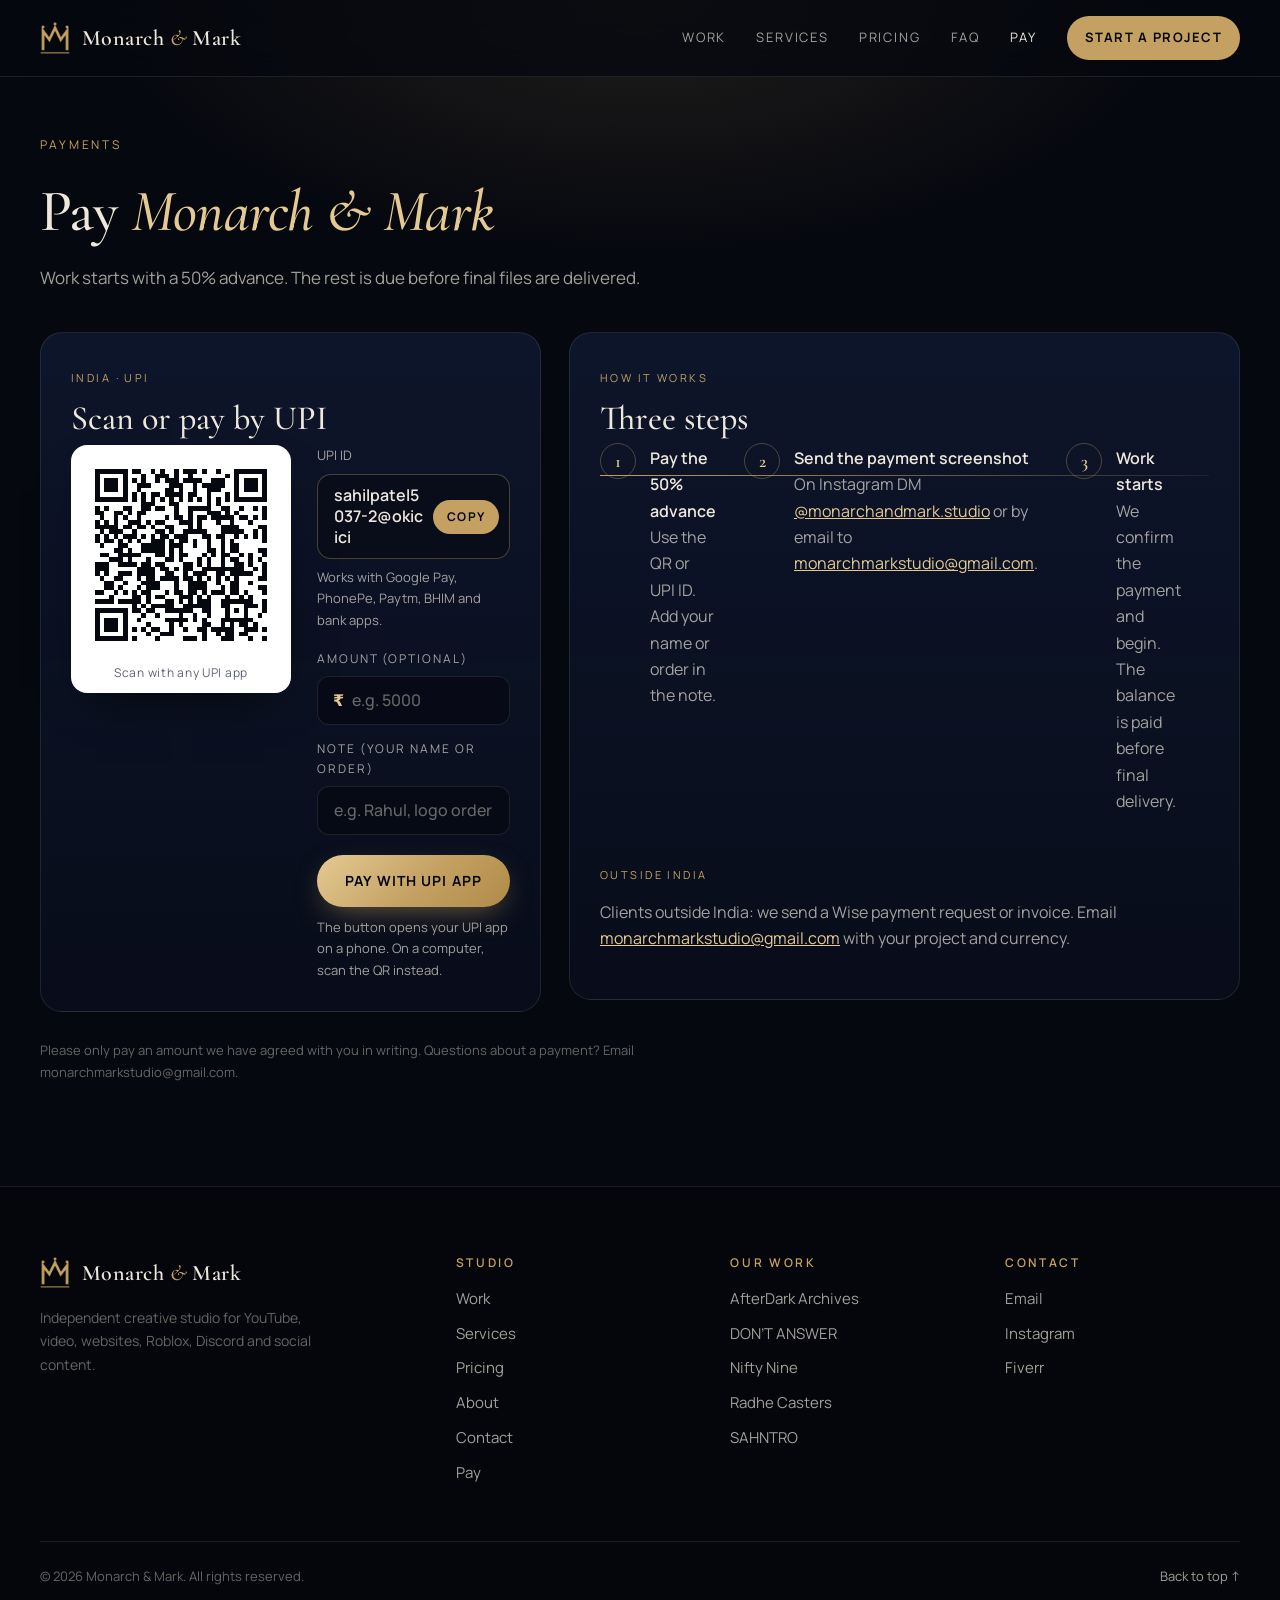
==== pay/index.html @ 06cbf17d "Add /pay page (UPI QR + UPI ID + amount link, Wise for international) and Pay nav/footer link" ====
<!doctype html>
<html lang="en" class="no-js">
<head>
<meta charset="utf-8">
<meta name="viewport" content="width=device-width, initial-scale=1, viewport-fit=cover">
<title>Pay | Monarch &amp; Mark</title>
<meta name="description" content="Pay Monarch &amp; Mark: UPI QR and UPI ID for clients in India, Wise invoice for clients outside India.">
<meta name="theme-color" content="#070A12">
<meta name="robots" content="noindex">
<meta property="og:type" content="website">
<meta property="og:site_name" content="Monarch &amp; Mark">
<meta property="og:title" content="Pay Monarch &amp; Mark">
<meta property="og:description" content="UPI for India, Wise invoice for international clients.">
<meta property="og:image" content="/og.png">
<link rel="icon" href="/favicon.svg" type="image/svg+xml">
<link rel="icon" href="/favicon-32.png" sizes="32x32" type="image/png">
<link rel="apple-touch-icon" href="/apple-touch-icon.png">
<link rel="preload" href="/assets/fonts/CormorantGaramond-normal-500.woff2" as="font" type="font/woff2" crossorigin>
<link rel="preload" href="/assets/fonts/Manrope-normal-400-700.woff2" as="font" type="font/woff2" crossorigin>
<link rel="stylesheet" href="/assets/fonts.css?v=hub1">
<link rel="stylesheet" href="/styles.css?v=v8">
<style>
.pay{padding:130px 0 90px;position:relative}
.pay::before{content:"";position:absolute;inset:0 0 auto;height:520px;background:radial-gradient(60% 70% at 50% 0%,rgba(196,161,98,.14),transparent 70%);pointer-events:none}
.pay .sec-head{margin-bottom:40px}
.pay-grid{display:grid;grid-template-columns:1.05fr .95fr;gap:28px;align-items:start}
.pay-card{border-radius:22px;border:1px solid var(--line);background:linear-gradient(180deg,rgba(15,24,48,.85),rgba(10,16,32,.65));padding:30px}
.pay-card h2{font:500 34px/1.05 var(--serif);margin-bottom:8px}
.pay-card .tag{display:inline-block;font-size:11px;letter-spacing:.22em;text-transform:uppercase;color:var(--gold);margin-bottom:14px}
.pay-card p{color:var(--muted);margin:0 0 18px}
.upi-top{display:flex;gap:26px;align-items:flex-start}
.qr{flex:none;width:220px;background:#fff;border-radius:16px;padding:10px;box-shadow:0 20px 50px -25px rgba(0,0,0,.9)}
.qr img{width:100%;height:auto;image-rendering:pixelated}
.qr-cap{font-size:12px;color:#5b6170;text-align:center;margin-top:8px;letter-spacing:.06em}
.upi-side{flex:1;min-width:0}
.idbox{display:flex;align-items:center;gap:10px;border:1px solid var(--hair);border-radius:14px;padding:10px 10px 10px 16px;background:rgba(6,8,15,.5);margin-bottom:8px}
.idbox code{flex:1;min-width:0;font:600 16px/1.3 var(--sans);color:var(--text);word-break:break-all}
.copy{flex:none;border:0;cursor:pointer;background:var(--gold);color:var(--ink);font:700 12px/1 var(--sans);letter-spacing:.1em;text-transform:uppercase;padding:11px 14px;border-radius:999px}
.copy:hover{background:var(--gold-2)}
.copy.ok{background:#7FB98A}
.small{font-size:13px;color:var(--faint);margin:0 0 18px}
.field{display:block;margin:0 0 14px}
.field span{display:block;font-size:12px;letter-spacing:.16em;text-transform:uppercase;color:var(--muted);margin-bottom:7px}
.field input{width:100%;font:500 16px/1.2 var(--sans);color:var(--text);background:rgba(6,8,15,.6);border:1px solid var(--line);border-radius:12px;padding:14px 16px;outline:none}
.field input:focus{border-color:var(--gold)}
.amt{position:relative}.amt b{position:absolute;left:16px;top:50%;transform:translateY(-50%);color:var(--gold-2);font-weight:600}
.amt input{padding-left:34px}
.pay-btn{width:100%;margin-top:6px}
.steps{list-style:none;margin:0;padding:0;counter-reset:s}
.steps li{counter-increment:s;position:relative;padding:0 0 18px 50px;color:var(--muted)}
.steps li::before{content:counter(s);position:absolute;left:0;top:-2px;width:34px;height:34px;border-radius:50%;border:1px solid var(--hair);display:grid;place-items:center;font:600 18px/1 var(--serif);color:var(--gold-2)}
.steps li strong{color:var(--text);display:block;font-weight:600}
.steps a{color:var(--gold-2)}
.intl{margin-top:28px}
.intl a{color:var(--gold-2)}
.pay-note{margin-top:28px;font-size:13px;color:var(--faint);max-width:760px}
.nav-links a.on{color:var(--text)}
@media (max-width:980px){.pay-grid{grid-template-columns:1fr}}
@media (max-width:640px){
  .pay{padding:100px 0 70px}
  .pay-card{padding:22px}
  .upi-top{flex-direction:column;align-items:center;gap:18px}
  .qr{width:min(250px,80vw)}
  .upi-side{width:100%}
}
</style>
</head>
<body>
<a class="skip" href="#main">Skip to content</a>

<header class="nav scrolled" id="top">
  <div class="nav-in wrap">
    <a class="brand" href="/" aria-label="Monarch &amp; Mark, home">
      <img src="/assets/monarch-mark.png" alt="" width="34" height="36">
      <span class="brand-word">Monarch <i>&amp;</i> Mark</span>
    </a>
    <nav class="nav-links" id="nav-links" aria-label="Main">
      <a href="/#work">Work</a>
      <a href="/#services">Services</a>
      <a href="/#pricing">Pricing</a>
      <a href="/#faq">FAQ</a>
      <a href="/pay/" class="on" aria-current="page">Pay</a>
      <a href="/#contact" class="nav-cta">Start a project</a>
    </nav>
    <button class="nav-toggle" type="button" aria-controls="nav-links" aria-expanded="false" aria-label="Open menu"><span></span><span></span></button>
  </div>
</header>

<main id="main">
<section class="pay">
  <div class="wrap">
    <header class="sec-head">
      <p class="eyebrow">Payments</p>
      <h2>Pay <em>Monarch &amp; Mark</em></h2>
      <p class="sec-lede">Work starts with a 50% advance. The rest is due before final files are delivered.</p>
    </header>

    <div class="pay-grid">
      <div class="pay-card" id="upi">
        <span class="tag">India &middot; UPI</span>
        <h2>Scan or pay by UPI</h2>
        <div class="upi-top">
          <div class="qr">
            <img src="/pay/upi-qr.png" alt="UPI QR code for sahilpatel5037-2@okicici" width="516" height="516">
            <div class="qr-cap">Scan with any UPI app</div>
          </div>
          <div class="upi-side">
            <p class="small" style="margin:0 0 8px">UPI ID</p>
            <div class="idbox"><code id="upi-id">sahilpatel5037-2@okicici</code><button class="copy" type="button" id="copy-upi" data-copy="sahilpatel5037-2@okicici">Copy</button></div>
            <p class="small">Works with Google Pay, PhonePe, Paytm, BHIM and bank apps.</p>
            <label class="field"><span>Amount (optional)</span><div class="amt"><b>&#8377;</b><input id="amt" type="text" inputmode="decimal" placeholder="e.g. 5000" autocomplete="off"></div></label>
            <label class="field"><span>Note (your name or order)</span><input id="note" type="text" maxlength="60" placeholder="e.g. Rahul, logo order" autocomplete="off"></label>
            <a class="btn btn-gold pay-btn" id="upi-link" href="upi://pay?pa=sahilpatel5037-2@okicici&amp;pn=Monarch%20%26%20Mark&amp;cu=INR">Pay with UPI app</a>
            <p class="small" style="margin:10px 0 0">The button opens your UPI app on a phone. On a computer, scan the QR instead.</p>
          </div>
        </div>
      </div>

      <div class="pay-card">
        <span class="tag">How it works</span>
        <h2>Three steps</h2>
        <ol class="steps">
          <li><strong>Pay the 50% advance</strong>Use the QR or UPI ID. Add your name or order in the note.</li>
          <li><strong>Send the payment screenshot</strong>On Instagram DM <a href="https://www.instagram.com/monarchandmark.studio/" target="_blank" rel="noopener">@monarchandmark.studio</a> or by email to <a href="mailto:monarchmarkstudio@gmail.com?subject=Payment%20screenshot%20%E2%80%94%20Monarch%20%26%20Mark">monarchmarkstudio@gmail.com</a>.</li>
          <li><strong>Work starts</strong>We confirm the payment and begin. The balance is paid before final delivery.</li>
        </ol>
        <div class="intl">
          <span class="tag">Outside India</span>
          <p>Clients outside India: we send a Wise payment request or invoice. Email <a href="mailto:monarchmarkstudio@gmail.com?subject=International%20payment%20%E2%80%94%20Monarch%20%26%20Mark">monarchmarkstudio@gmail.com</a> with your project and currency.</p>
        </div>
      </div>
    </div>

    <p class="pay-note">Please only pay an amount we have agreed with you in writing. Questions about a payment? Email monarchmarkstudio@gmail.com.</p>
  </div>
</section>
</main>

<footer class="foot">
  <div class="wrap foot-grid">
    <div class="foot-brand">
      <a class="brand" href="/"><img src="/assets/monarch-mark.png" alt="" width="34" height="36" loading="lazy"><span class="brand-word">Monarch <i>&amp;</i> Mark</span></a>
      <p>Independent creative studio for YouTube, video, websites, Roblox, Discord and social content.</p>
    </div>
    <nav class="foot-col" aria-label="Studio">
      <h2>Studio</h2>
      <a href="/#work">Work</a><a href="/#services">Services</a><a href="/#pricing">Pricing</a><a href="/#about">About</a><a href="/#contact">Contact</a><a href="/pay/">Pay</a>
    </nav>
    <nav class="foot-col" aria-label="Our work">
      <h2>Our work</h2>
      <a href="https://afterdark-archives.sites.tab.bot/" target="_blank" rel="noopener">AfterDark Archives</a><a href="https://www.roblox.com/games/91110462194238" target="_blank" rel="noopener">DON&rsquo;T ANSWER</a><a href="https://niftynine.sites.tab.bot/" target="_blank" rel="noopener">Nifty Nine</a><a href="https://radhe-casters.vercel.app/" target="_blank" rel="noopener">Radhe Casters</a><a href="https://sahntro.sites.tab.bot/" target="_blank" rel="noopener">SAHNTRO</a>
    </nav>
    <nav class="foot-col" aria-label="Contact">
      <h2>Contact</h2>
      <a href="mailto:monarchmarkstudio@gmail.com">Email</a><a href="https://www.instagram.com/monarchandmark.studio/" target="_blank" rel="noopener">Instagram</a><a href="https://www.fiverr.com/sahilpatel420" target="_blank" rel="noopener">Fiverr</a>
    </nav>
  </div>
  <div class="wrap foot-base"><span>&copy; <span id="yr">2026</span> Monarch &amp; Mark. All rights reserved.</span><a href="#top">Back to top &uarr;</a></div>
</footer>

<script>
(function(){
  var d=document,root=d.documentElement;root.classList.remove("no-js");root.classList.add("js");
  var y=d.getElementById("yr");if(y)y.textContent=new Date().getFullYear();
  var t=d.querySelector(".nav-toggle"),links=d.getElementById("nav-links");
  function setOpen(o){d.body.classList.toggle("nav-open",o);t.setAttribute("aria-expanded",o?"true":"false");t.setAttribute("aria-label",o?"Close menu":"Open menu");}
  if(t)t.addEventListener("click",function(){setOpen(!d.body.classList.contains("nav-open"));});
  if(links)links.addEventListener("click",function(e){if(e.target.tagName==="A")setOpen(false);});
  var PA="sahilpatel5037-2@okicici",PN="Monarch%20%26%20Mark";
  var amt=d.getElementById("amt"),note=d.getElementById("note"),link=d.getElementById("upi-link");
  function build(){
    var u="upi://pay?pa="+PA+"&pn="+PN+"&cu=INR";
    var a=(amt.value||"").replace(/[^0-9.]/g,"");
    if(a&&parseFloat(a)>0){a=(Math.round(parseFloat(a)*100)/100).toFixed(2);u+="&am="+a;}
    var n=(note.value||"").trim();if(n)u+="&tn="+encodeURIComponent(n);
    link.setAttribute("href",u);
    link.textContent=(a&&parseFloat(a)>0)?"Pay \u20B9"+Number(a).toLocaleString("en-IN")+" with UPI app":"Pay with UPI app";
  }
  amt.addEventListener("input",build);note.addEventListener("input",build);build();
  function copyText(txt,btn){
    function ok(){btn.textContent="Copied";btn.classList.add("ok");setTimeout(function(){btn.textContent="Copy";btn.classList.remove("ok");},1800);}
    if(navigator.clipboard&&navigator.clipboard.writeText){navigator.clipboard.writeText(txt).then(ok,function(){fallback();});}else fallback();
    function fallback(){var ta=d.createElement("textarea");ta.value=txt;ta.setAttribute("readonly","");ta.style.position="fixed";ta.style.opacity="0";d.body.appendChild(ta);ta.select();try{d.execCommand("copy");ok();}catch(e){}d.body.removeChild(ta);}
  }
  var c=d.getElementById("copy-upi");c.addEventListener("click",function(){copyText(c.getAttribute("data-copy"),c);});
})();
</script>
</body>
</html>
---- assets/fonts.css ----
@font-face{font-family:'Cormorant Garamond';font-style:italic;font-weight:500;font-display:swap;src:url('fonts/CormorantGaramond-italic-500.woff2') format('woff2');unicode-range:U+0000-00FF, U+0131, U+0152-0153, U+02BB-02BC, U+02C6, U+02DA, U+02DC, U+0304, U+0308, U+0329, U+2000-206F, U+20AC, U+2122, U+2191, U+2193, U+2212, U+2215, U+FEFF, U+FFFD;}
@font-face{font-family:'Cormorant Garamond';font-style:normal;font-weight:500;font-display:swap;src:url('fonts/CormorantGaramond-normal-500.woff2') format('woff2');unicode-range:U+0000-00FF, U+0131, U+0152-0153, U+02BB-02BC, U+02C6, U+02DA, U+02DC, U+0304, U+0308, U+0329, U+2000-206F, U+20AC, U+2122, U+2191, U+2193, U+2212, U+2215, U+FEFF, U+FFFD;}
@font-face{font-family:'Cormorant Garamond';font-style:normal;font-weight:600;font-display:swap;src:url('fonts/CormorantGaramond-normal-600.woff2') format('woff2');unicode-range:U+0000-00FF, U+0131, U+0152-0153, U+02BB-02BC, U+02C6, U+02DA, U+02DC, U+0304, U+0308, U+0329, U+2000-206F, U+20AC, U+2122, U+2191, U+2193, U+2212, U+2215, U+FEFF, U+FFFD;}
@font-face{font-family:'Manrope';font-style:normal;font-weight:400 700;font-display:swap;src:url('fonts/Manrope-normal-400-700.woff2') format('woff2');unicode-range:U+0000-00FF, U+0131, U+0152-0153, U+02BB-02BC, U+02C6, U+02DA, U+02DC, U+0304, U+0308, U+0329, U+2000-206F, U+20AC, U+2122, U+2191, U+2193, U+2212, U+2215, U+FEFF, U+FFFD;}
---- styles.css ----
/* Monarch & Mark — studio hub */
:root{
  --ink:#06080F; --navy:#0A1020; --navy-2:#0F1830; --navy-3:#16213D;
  --gold:#C4A162; --gold-2:#E4CA92; --gold-deep:#8A6B33;
  --text:#EEE8DC; --muted:rgba(238,232,220,.68); --faint:rgba(238,232,220,.42);
  --line:rgba(238,232,220,.10); --hair:rgba(196,161,98,.35);
  --serif:'Cormorant Garamond',Georgia,'Times New Roman',serif;
  --sans:'Manrope',system-ui,-apple-system,'Segoe UI',Roboto,sans-serif;
  --r:18px; --ease:cubic-bezier(.2,.7,.2,1);
}
*{box-sizing:border-box}
html{scroll-behavior:smooth;-webkit-text-size-adjust:100%}
body{margin:0;font-variant-numeric:lining-nums;background:var(--ink);color:var(--text);font:400 16px/1.65 var(--sans);overflow-x:hidden;-webkit-font-smoothing:antialiased}
img{display:block;max-width:100%;height:auto}
a{color:inherit}
h1,h2,h3{margin:0;font-weight:500}
em{font-style:italic;font-family:var(--serif);color:var(--gold-2)}
.wrap{width:min(1200px,100% - 48px);margin-inline:auto}
.skip{position:absolute;left:-999px;top:12px;background:var(--gold);color:var(--ink);padding:10px 16px;border-radius:8px;z-index:100;font-weight:700}
.skip:focus{left:12px}
:focus-visible{outline:2px solid var(--gold-2);outline-offset:3px;border-radius:6px}
::selection{background:var(--gold);color:var(--ink)}

/* nav */
.nav{position:fixed;inset:0 0 auto;z-index:50;transition:background .35s,border-color .35s,backdrop-filter .35s;border-bottom:1px solid transparent}
.nav.scrolled{background:rgba(6,8,15,.78);backdrop-filter:blur(14px);-webkit-backdrop-filter:blur(14px);border-color:var(--line)}
.nav-in{display:flex;align-items:center;justify-content:space-between;height:76px}
.brand{display:flex;align-items:center;gap:12px;text-decoration:none}
.brand img{width:30px;height:auto}
.brand-word{font:600 22px/1 var(--serif);letter-spacing:.02em;color:var(--text);white-space:nowrap}
.brand-word i{color:var(--gold);font-style:italic;font-weight:500}
.nav-links{display:flex;align-items:center;gap:30px}
.nav-links a{text-decoration:none;font-size:13px;letter-spacing:.14em;text-transform:uppercase;color:var(--muted);transition:color .2s}
.nav-links a:hover{color:var(--text)}
.nav-links .nav-cta{color:var(--ink);background:var(--gold);padding:11px 18px;border-radius:999px;font-weight:700;letter-spacing:.1em}
.nav-links .nav-cta:hover{background:var(--gold-2);color:var(--ink)}
.nav-toggle{display:none;width:44px;height:44px;border:1px solid var(--line);background:transparent;border-radius:12px;cursor:pointer;position:relative}
.nav-toggle span{position:absolute;left:12px;right:12px;height:1.6px;background:var(--text);transition:transform .3s var(--ease),top .3s var(--ease)}
.nav-toggle span:first-child{top:17px}.nav-toggle span:last-child{top:25px}
.nav-open .nav-toggle span:first-child{top:21px;transform:rotate(45deg)}
.nav-open .nav-toggle span:last-child{top:21px;transform:rotate(-45deg)}

/* buttons & links */
.btn{display:inline-flex;align-items:center;justify-content:center;gap:8px;min-height:52px;padding:0 26px;border-radius:999px;font:700 14px/1 var(--sans);letter-spacing:.08em;text-transform:uppercase;text-decoration:none;transition:transform .25s var(--ease),background .25s,box-shadow .25s,border-color .25s}
.btn-gold{background:linear-gradient(135deg,var(--gold-2),var(--gold) 55%,#B08A48);color:var(--ink);box-shadow:0 10px 30px -10px rgba(196,161,98,.6)}
.btn-gold:hover{transform:translateY(-2px);box-shadow:0 16px 40px -12px rgba(196,161,98,.75)}
.btn-ghost{border:1px solid var(--hair);color:var(--text)}
.btn-ghost:hover{border-color:var(--gold);background:rgba(196,161,98,.08);transform:translateY(-2px)}
.ar{width:14px;height:14px;flex:none}
.lk{display:inline-flex;align-items:center;gap:6px;font-size:14px;font-weight:600;color:var(--text);text-decoration:none;padding:10px 16px;border:1px solid var(--line);border-radius:999px;transition:border-color .2s,background .2s,color .2s}
.lk:hover{border-color:var(--gold);color:var(--gold-2)}
.lk-gold{background:var(--gold);border-color:var(--gold);color:var(--ink)}
.lk-gold:hover{background:var(--gold-2);color:var(--ink)}
.lk-sm{padding:0;border:0;color:var(--gold);font-size:14px;margin-top:auto}
.lk-sm:hover{color:var(--gold-2)}
.lk-sm .ar{transition:transform .25s var(--ease)}
.lk-sm:hover .ar{transform:translate(2px,-2px)}

/* hero */
.hero{position:relative;min-height:100vh;min-height:100svh;display:flex;align-items:center;padding:120px 0 90px;overflow:hidden;
  background:radial-gradient(1100px 700px at 78% 40%,rgba(22,33,61,.95),transparent 70%),radial-gradient(800px 600px at 0% 100%,rgba(15,24,48,.9),transparent 70%),var(--ink)}
.hero::before{content:"";position:absolute;inset:0;background-image:linear-gradient(var(--line) 1px,transparent 1px),linear-gradient(90deg,var(--line) 1px,transparent 1px);background-size:72px 72px;mask-image:radial-gradient(ellipse at 60% 40%,#000 10%,transparent 70%);-webkit-mask-image:radial-gradient(ellipse at 60% 40%,#000 10%,transparent 70%);opacity:.5;pointer-events:none}
.hero-glow{position:absolute;width:620px;height:620px;right:8%;top:14%;background:radial-gradient(circle,rgba(196,161,98,.20),transparent 62%);filter:blur(10px);pointer-events:none;animation:breathe 8s ease-in-out infinite}
.hero-grid{position:relative;display:grid;grid-template-columns:1.05fr 1fr;gap:56px;align-items:center}
.eyebrow{display:inline-flex;align-items:center;gap:10px;margin:0 0 26px;font-size:12px;letter-spacing:.24em;text-transform:uppercase;color:var(--gold)}
.dot{width:7px;height:7px;border-radius:50%;background:var(--gold);box-shadow:0 0 0 0 rgba(196,161,98,.6);animation:pulse 2.4s infinite}
.hero-title{font:500 clamp(54px,7.4vw,112px)/.95 var(--serif);letter-spacing:-.015em}
.hero-title em{display:block;background:linear-gradient(100deg,var(--gold-2) 0%,var(--gold) 40%,#F3DFB1 55%,var(--gold) 70%);-webkit-background-clip:text;background-clip:text;color:transparent;background-size:220% 100%;animation:sheen 7s ease-in-out infinite;padding-bottom:.08em}
.hero-lede{max-width:560px;margin:28px 0 36px;font-size:18px;color:var(--muted)}
.hero-cta{display:flex;flex-wrap:wrap;gap:14px}
.hero-disc{display:flex;flex-wrap:wrap;gap:10px 18px;list-style:none;margin:40px 0 0;padding:0;font-size:12px;letter-spacing:.22em;text-transform:uppercase;color:var(--faint)}
.hero-disc li{display:flex;align-items:center;gap:18px}
.hero-disc li+li::before{content:"";width:4px;height:4px;border-radius:50%;background:var(--gold)}

.hero-stage{position:relative;height:560px;transform-style:preserve-3d;transition:transform .4s var(--ease)}
.hero-grid{perspective:1600px}
.stage-card{position:absolute;border-radius:16px;overflow:hidden;border:1px solid rgba(196,161,98,.28);box-shadow:0 40px 80px -30px rgba(0,0,0,.9),0 0 0 1px rgba(0,0,0,.4);background:var(--navy-2);transition:transform .6s var(--ease)}
.stage-card img{width:100%;height:100%;object-fit:cover}
.sc-1{width:72%;aspect-ratio:16/9;left:4%;top:4%;transform:rotate(-4deg);z-index:3;animation:float1 9s ease-in-out infinite}
.sc-2{width:58%;aspect-ratio:16/10;right:0;top:30%;transform:rotate(5deg);z-index:2;animation:float2 10s ease-in-out infinite}
.sc-3{width:52%;aspect-ratio:16/9;left:0;bottom:6%;transform:rotate(3deg);z-index:4;animation:float3 11s ease-in-out infinite}
.sc-4{width:46%;aspect-ratio:16/10;right:6%;bottom:0;transform:rotate(-3deg);z-index:1;opacity:.85;animation:float2 12s ease-in-out infinite reverse}
.stage-crown{position:absolute;right:4%;top:0;width:76px;z-index:5;filter:drop-shadow(0 8px 24px rgba(196,161,98,.45))}
.scroll-cue{position:absolute;left:50%;bottom:26px;width:26px;height:42px;margin-left:-13px;border:1.5px solid var(--hair);border-radius:20px}
.scroll-cue span{position:absolute;left:50%;top:8px;width:4px;height:8px;margin-left:-2px;border-radius:2px;background:var(--gold);animation:cue 2s infinite}

/* house directory */
.house{border-block:1px solid var(--line);background:linear-gradient(180deg,rgba(15,24,48,.55),rgba(6,8,15,.2))}
.house .wrap{display:flex;align-items:center;gap:36px;padding:26px 0}
.house-label{flex:none;font:500 11px/1.5 var(--sans);letter-spacing:.2em;text-transform:uppercase;color:var(--gold);max-width:120px}
.house-list{list-style:none;margin:0;padding:0;display:grid;grid-template-columns:repeat(5,1fr);flex:1;gap:0}
.house-list li{border-left:1px solid var(--line)}
.house-list a{display:grid;grid-template-columns:auto 1fr auto;grid-template-rows:auto auto;column-gap:8px;padding:8px 14px;height:100%;align-content:center;text-decoration:none;transition:background .25s}
.house-list a:hover{background:rgba(196,161,98,.06)}
.house-list a:hover .ht{color:var(--gold-2)}
.hn{grid-row:1/3;font:500 15px/1.6 var(--serif);color:var(--gold-deep)}
.ht{font:600 19px/1.2 var(--serif);color:var(--text);transition:color .2s}
.hk{grid-column:2;font-size:12px;color:var(--faint);letter-spacing:.04em}
.house-list .ar{grid-row:1/3;grid-column:3;align-self:center;color:var(--gold)}

/* sections */
.section{padding:120px 0}
.sec-head{max-width:760px;margin-bottom:56px}
.kicker{display:flex;align-items:center;gap:12px;margin:0 0 18px;font-size:12px;letter-spacing:.24em;text-transform:uppercase;color:var(--gold)}
.kicker::before{content:"";width:28px;height:1px;background:var(--gold)}
.sec-head h2,.about-copy h2,.contact h2{font:500 clamp(36px,4.6vw,62px)/1.04 var(--serif);letter-spacing:-.01em}
.sec-head h2 em,.about-copy h2 em,.contact h2 em{display:inline}
.sec-lede{margin:22px 0 0;font-size:17px;color:var(--muted);max-width:620px}

/* work */
.work{background:linear-gradient(180deg,var(--ink),var(--navy) 40%,var(--ink))}
.media{position:relative;display:block;overflow:hidden;border-radius:14px;background:var(--navy-2);border:1px solid var(--line)}
.media img{width:100%;height:100%;object-fit:cover;transition:transform .8s var(--ease),filter .5s}
.media:hover img{transform:scale(1.045)}
.media-tag{position:absolute;left:14px;bottom:14px;z-index:2;padding:6px 11px;border-radius:999px;background:rgba(6,8,15,.72);backdrop-filter:blur(6px);-webkit-backdrop-filter:blur(6px);border:1px solid var(--hair);font-size:11px;letter-spacing:.16em;text-transform:uppercase;color:var(--gold-2)}
.play{position:absolute;right:18px;bottom:18px;width:64px;height:64px;z-index:2;border-radius:50%;display:grid;place-items:center;background:rgba(196,161,98,.92);color:var(--ink);box-shadow:0 0 0 10px rgba(196,161,98,.18);transition:transform .3s var(--ease),box-shadow .3s}
.play svg{width:24px;height:24px;margin-left:3px}
.media:hover .play{transform:scale(1.08);box-shadow:0 0 0 16px rgba(196,161,98,.14)}

.feature{display:grid;grid-template-columns:1.2fr 1fr;gap:48px;padding:32px;border-radius:26px;border:1px solid var(--hair);background:linear-gradient(145deg,rgba(22,33,61,.75),rgba(10,16,32,.8));box-shadow:0 50px 100px -50px rgba(0,0,0,.9);margin-bottom:28px;position:relative;overflow:hidden}
.feature::after{content:"";position:absolute;right:-120px;top:-120px;width:360px;height:360px;background:radial-gradient(circle,rgba(196,161,98,.14),transparent 65%);pointer-events:none}
.main-media{aspect-ratio:16/9}
.mini-row{display:grid;grid-template-columns:repeat(3,1fr);gap:12px;margin-top:12px}
.mini{aspect-ratio:16/10}
.mini::after{content:"";position:absolute;inset:0;background:linear-gradient(180deg,transparent 40%,rgba(6,8,15,.9))}
.mini-cap{position:absolute;left:12px;bottom:10px;z-index:1;font-size:12px;font-weight:700;letter-spacing:.06em}
.feature-body{display:flex;flex-direction:column;justify-content:center;position:relative;z-index:1}
.tag{margin:0 0 12px;font-size:12px;letter-spacing:.2em;text-transform:uppercase;color:var(--gold)}
.feature-body h3{font:500 clamp(36px,4vw,54px)/1 var(--serif);margin-bottom:18px}
.feature-body p,.card-body p{color:var(--muted);margin:0}
.ticks{list-style:none;margin:22px 0 26px;padding:0;display:grid;gap:10px}
.ticks li{position:relative;padding-left:28px;font-size:15px}
.ticks li::before{content:"";position:absolute;left:0;top:7px;width:14px;height:8px;border-left:2px solid var(--gold);border-bottom:2px solid var(--gold);transform:rotate(-45deg)}
.links{display:flex;flex-wrap:wrap;gap:10px}

.cards{display:grid;grid-template-columns:repeat(3,1fr);gap:28px}
.card{display:flex;flex-direction:column;border-radius:22px;border:1px solid var(--line);background:linear-gradient(180deg,rgba(15,24,48,.8),rgba(10,16,32,.6));overflow:hidden;transition:transform .4s var(--ease),border-color .4s,box-shadow .4s}
.card:hover{transform:translateY(-6px);border-color:var(--hair);box-shadow:0 40px 70px -40px rgba(0,0,0,.95)}
.card .media{aspect-ratio:16/10;border-radius:0;border:0;border-bottom:1px solid var(--line)}
.card-body{padding:26px 26px 28px;display:flex;flex-direction:column;flex:1}
.card-body h3{font:500 34px/1.05 var(--serif);margin-bottom:12px}
.card-body p{font-size:15px;margin-bottom:22px}
.card-body .links{margin-top:auto}

/* services */
.services{background:var(--ink);position:relative}
.svc-grid{display:grid;grid-template-columns:repeat(3,1fr);gap:1px;background:var(--line);border:1px solid var(--line);border-radius:24px;overflow:hidden}
.svc{position:relative;display:flex;flex-direction:column;padding:38px 34px 34px;background:var(--ink);transition:background .4s;min-height:330px}
.svc::before{content:"";position:absolute;left:0;top:0;height:2px;width:0;background:linear-gradient(90deg,var(--gold),transparent);transition:width .6s var(--ease)}
.svc:hover{background:var(--navy)}
.svc:hover::before{width:100%}
.svc-n{font:500 16px/1 var(--serif);color:var(--gold);margin-bottom:26px;letter-spacing:.08em}
.svc h3{font:500 30px/1.1 var(--serif);margin-bottom:14px}
.svc p{margin:0 0 20px;color:var(--muted);font-size:15px}
.chips{display:flex;flex-wrap:wrap;gap:8px;list-style:none;margin:0 0 26px;padding:0}
.chips li{font-size:12px;padding:5px 11px;border-radius:999px;border:1px solid var(--line);color:var(--faint)}

/* process */
.process{background:linear-gradient(180deg,var(--ink),var(--navy))}
.steps{list-style:none;margin:0;padding:0;display:grid;grid-template-columns:repeat(4,1fr);gap:28px;counter-reset:s;position:relative}
.steps::before{content:"";position:absolute;left:0;right:0;top:30px;height:1px;background:linear-gradient(90deg,var(--gold),rgba(196,161,98,.1))}
.step{position:relative}
.step-n{display:grid;place-items:center;width:60px;height:60px;border-radius:50%;background:var(--navy);border:1px solid var(--gold);font:500 20px/1 var(--serif);color:var(--gold-2);margin-bottom:26px;position:relative}
.step h3{font:500 30px/1.1 var(--serif);margin-bottom:10px}
.step p{margin:0;color:var(--muted);font-size:15px}

/* about */
.about{background:var(--navy)}
.about-grid{display:grid;grid-template-columns:.8fr 1.2fr;gap:80px;align-items:center}
.about-mark{position:relative;aspect-ratio:1;display:grid;place-items:center;border-radius:50%;border:1px solid var(--hair);background:radial-gradient(circle,rgba(196,161,98,.12),transparent 65%)}
.about-mark::before{content:"";position:absolute;inset:9%;border-radius:50%;border:1px dashed rgba(196,161,98,.25);animation:spin 60s linear infinite}
.about-mark img{width:44%;filter:drop-shadow(0 20px 40px rgba(196,161,98,.25))}
.about-copy>p{color:var(--muted);font-size:17px;margin:22px 0 0}
.values{list-style:none;margin:36px 0 0;padding:0;display:grid;grid-template-columns:repeat(3,1fr);gap:22px}
.values li{border-top:1px solid var(--hair);padding-top:16px}
.values strong{display:block;font:600 22px/1.2 var(--serif);margin-bottom:6px;color:var(--gold-2)}
.values span{font-size:14px;color:var(--muted)}

/* faq */
.faq{background:var(--ink)}
.faq-wrap{display:grid;grid-template-columns:.8fr 1.2fr;gap:60px}
.faq-list details{border-bottom:1px solid var(--line)}
.faq-list details:first-child{border-top:1px solid var(--line)}
.faq-list summary{list-style:none;cursor:pointer;display:flex;justify-content:space-between;align-items:center;gap:20px;padding:24px 0;font:500 24px/1.25 var(--serif)}
.faq-list summary::-webkit-details-marker{display:none}
.faq-list summary::after{content:"+";flex:none;width:34px;height:34px;border-radius:50%;border:1px solid var(--hair);display:grid;place-items:center;font:400 20px/1 var(--sans);color:var(--gold);transition:transform .3s var(--ease)}
.faq-list details[open] summary::after{transform:rotate(45deg)}
.faq-list details p{margin:0 0 24px;color:var(--muted);max-width:620px}

/* contact */
.contact{position:relative;padding:140px 0;text-align:center;overflow:hidden;background:radial-gradient(900px 500px at 50% 100%,rgba(22,33,61,.95),transparent 70%),var(--ink);border-top:1px solid var(--line)}
.contact-glow{position:absolute;left:50%;top:40%;width:700px;height:700px;margin:-350px 0 0 -350px;background:radial-gradient(circle,rgba(196,161,98,.16),transparent 60%);pointer-events:none}
.contact-in{position:relative;display:flex;flex-direction:column;align-items:center}
.contact-crown{width:64px;margin-bottom:28px;filter:drop-shadow(0 10px 30px rgba(196,161,98,.4))}
.contact .kicker::after{content:"";width:28px;height:1px;background:var(--gold)}
.contact h2{max-width:820px}
.contact .sec-lede{margin-inline:auto}
.contact-cta{display:flex;flex-wrap:wrap;justify-content:center;gap:14px;margin-top:36px}
.mail-line{display:flex;align-items:center;gap:12px;margin:28px 0 0;font-size:15px;color:var(--muted)}
.mail-line a{color:var(--text);text-decoration:none;border-bottom:1px solid var(--hair)}
.mail-line a:hover{color:var(--gold-2)}
.copy{font:600 12px/1 var(--sans);letter-spacing:.12em;text-transform:uppercase;color:var(--gold);background:none;border:1px solid var(--hair);border-radius:999px;padding:8px 12px;cursor:pointer}
.copy:hover{border-color:var(--gold)}

/* footer */
.foot{background:#04060B;border-top:1px solid var(--line);padding:70px 0 30px}
.foot-grid{display:grid;grid-template-columns:1.6fr 1fr 1fr 1fr;gap:40px}
.foot-brand p{color:var(--faint);font-size:14px;max-width:300px;margin:18px 0 0}
.foot-col{display:flex;flex-direction:column;gap:10px}
.foot-col h2{font:600 12px/1 var(--sans);letter-spacing:.22em;text-transform:uppercase;color:var(--gold);margin-bottom:8px}
.foot-col a{text-decoration:none;color:var(--muted);font-size:15px;width:fit-content}
.foot-col a:hover{color:var(--text)}
.foot-base{display:flex;justify-content:space-between;gap:20px;margin-top:56px;padding-top:24px;border-top:1px solid var(--line);font-size:13px;color:var(--faint)}
.foot-base a{text-decoration:none;color:var(--muted)}

/* motion */
.js .reveal{opacity:0;transform:translateY(28px);transition:opacity .9s var(--ease),transform .9s var(--ease)}
.js .reveal.in{opacity:1;transform:none}
@keyframes sheen{0%,100%{background-position:0% 0}50%{background-position:100% 0}}
@keyframes pulse{0%{box-shadow:0 0 0 0 rgba(196,161,98,.55)}70%{box-shadow:0 0 0 10px rgba(196,161,98,0)}100%{box-shadow:0 0 0 0 rgba(196,161,98,0)}}
@keyframes breathe{0%,100%{opacity:.75;transform:scale(1)}50%{opacity:1;transform:scale(1.08)}}
@keyframes float1{0%,100%{transform:rotate(-4deg) translateY(0)}50%{transform:rotate(-3deg) translateY(-12px)}}
@keyframes float2{0%,100%{transform:rotate(5deg) translateY(0)}50%{transform:rotate(4deg) translateY(10px)}}
@keyframes float3{0%,100%{transform:rotate(3deg) translateY(0)}50%{transform:rotate(2deg) translateY(-9px)}}
@keyframes cue{0%{opacity:0;transform:translateY(0)}40%{opacity:1}100%{opacity:0;transform:translateY(12px)}}
@keyframes spin{to{transform:rotate(360deg)}}
@media (prefers-reduced-motion:reduce){
  *,*::before,*::after{animation:none!important;transition:none!important;scroll-behavior:auto!important}
  .js .reveal{opacity:1;transform:none}
}

/* responsive */
@media (max-width:1080px){
  .hero-grid{grid-template-columns:1fr;gap:40px}
  .hero-stage{height:440px;max-width:680px}
  .house .wrap{flex-direction:column;align-items:stretch;gap:14px}
  .house-label{max-width:none}
  .house-list{grid-template-columns:repeat(3,1fr);row-gap:8px}
  .feature{grid-template-columns:1fr;gap:32px}
  .cards{grid-template-columns:1fr 1fr}
  .svc-grid{grid-template-columns:1fr 1fr}
  .steps{grid-template-columns:1fr 1fr;row-gap:44px}
  .steps::before{display:none}
  .about-grid{grid-template-columns:1fr;gap:48px}
  .about-mark{max-width:300px;width:70%;margin-inline:auto}
  .faq-wrap{grid-template-columns:1fr;gap:10px}
  .foot-grid{grid-template-columns:1fr 1fr 1fr}
  .foot-brand{grid-column:1/-1}
}
@media (max-width:820px){
  .nav-toggle{display:block}
  .nav-links{position:fixed;inset:76px 0 auto 0;flex-direction:column;align-items:stretch;gap:0;padding:12px 24px 28px;background:rgba(6,8,15,.97);backdrop-filter:blur(14px);-webkit-backdrop-filter:blur(14px);border-bottom:1px solid var(--line);transform:translateY(-12px);opacity:0;visibility:hidden;transition:opacity .3s,transform .3s var(--ease),visibility .3s}
  .nav-open .nav-links{opacity:1;visibility:visible;transform:none}
  .nav-open .nav{background:rgba(6,8,15,.97)}
  .nav-links a{padding:16px 0;border-bottom:1px solid var(--line);font-size:14px}
  .nav-links .nav-cta{margin-top:18px;text-align:center;border:0;padding:16px}
}
@media (max-width:640px){
  body{font-size:15.5px}
  .wrap{width:min(1200px,100% - 36px)}
  .nav-in{height:68px}
  .nav-links{inset:68px 0 auto 0}
  .brand-word{font-size:20px}
  .hero{padding:104px 0 70px;min-height:auto}
  .hero-title{font-size:clamp(50px,15vw,72px)}
  .hero-lede{font-size:16.5px;margin:22px 0 28px}
  .hero-cta .btn{flex:1 1 100%}
  .hero-disc{margin-top:28px;gap:8px;font-size:10.5px;letter-spacing:.16em}
  .hero-disc li{padding:7px 11px;border:1px solid var(--line);border-radius:999px;color:var(--muted)}
  .hero-disc li+li::before{display:none}
  .hero-stage{height:300px}
  .stage-crown{width:52px}
  .scroll-cue{display:none}
  .house-list{grid-template-columns:1fr}
  .house-list li{border-left:0;border-top:1px solid var(--line)}
  .house-list a{padding:14px 2px}
  .section{padding:84px 0}
  .sec-head{margin-bottom:38px}
  .feature{padding:16px 16px 26px;border-radius:22px}
  .feature-body{padding:0 6px}
  .mini-row{gap:8px}
  .mini-cap{font-size:10.5px;left:8px;bottom:6px}
  .play{width:48px;height:48px;right:12px;bottom:12px;box-shadow:0 0 0 6px rgba(196,161,98,.18)}
  .play svg{width:20px;height:20px}
  .media-tag{left:10px;bottom:10px;font-size:10px;padding:5px 9px}
  .cards,.svc-grid{grid-template-columns:1fr}
  .cards{gap:20px}
  .svc{min-height:0;padding:30px 24px}
  .steps{grid-template-columns:1fr;row-gap:28px}
  .step{display:grid;grid-template-columns:52px 1fr;column-gap:18px}
  .step-n{width:52px;height:52px;font-size:18px;margin:0;grid-row:1/3}
  .step h3{font-size:26px;margin:2px 0 6px}
  .values{grid-template-columns:1fr;gap:16px}
  .faq-list summary{font-size:21px;padding:20px 0}
  .contact{padding:100px 0}
  .contact-cta .btn{flex:1 1 100%}
  .mail-line{flex-wrap:wrap;justify-content:center}
  .foot-grid{grid-template-columns:1fr 1fr}
  .foot-brand{grid-column:1/-1}
  .foot-col:last-child{grid-column:1/-1}
  .foot-base{flex-direction:column;align-items:flex-start}
}

.hn,.svc-n,.step-n,.ht{font-variant-numeric:lining-nums}


/* ===================== v4 additions ===================== */

/* scroll progress */
.progress{position:fixed;inset:0 0 auto;height:2px;z-index:60;pointer-events:none}
.progress span{display:block;height:100%;background:linear-gradient(90deg,var(--gold-deep),var(--gold),var(--gold-2));transform-origin:0 50%;transform:scaleX(0)}

/* hero dust + intro */
.hero-dust{position:absolute;inset:0;width:100%;height:100%;pointer-events:none;z-index:0}
.hero-grid{z-index:1}
.js .hero-copy>*{opacity:0;transform:translateY(26px);transition:opacity 1s var(--ease),transform 1s var(--ease)}
.js .hero-stage{opacity:0;transition:opacity 1.4s var(--ease) .35s,transform .6s var(--ease)}
.js.ready .hero-copy>*{opacity:1;transform:none}
.js.ready .hero-stage{opacity:1}
.js .hero-copy>:nth-child(2){transition-delay:.12s}.js .hero-copy>:nth-child(3){transition-delay:.24s}
.js .hero-copy>:nth-child(4){transition-delay:.36s}.js .hero-copy>:nth-child(5){transition-delay:.48s}

/* button shine */
.btn{position:relative;overflow:hidden;isolation:isolate}
.btn::after{content:"";position:absolute;inset:0;z-index:-1;background:linear-gradient(115deg,transparent 30%,rgba(255,255,255,.38) 48%,transparent 66%);transform:translateX(-120%);transition:transform .8s var(--ease)}
.btn:hover::after{transform:translateX(120%)}
.btn-ghost::after{background:linear-gradient(115deg,transparent 30%,rgba(228,202,146,.22) 48%,transparent 66%)}

/* glare on cards */
.card,.plan,.svc,.stat{--mx:50%;--my:0%}
.card::after,.plan::after{content:"";position:absolute;inset:0;border-radius:inherit;pointer-events:none;opacity:0;transition:opacity .4s;background:radial-gradient(420px circle at var(--mx) var(--my),rgba(228,202,146,.12),transparent 60%)}
.card{position:relative}
.card:hover::after,.plan:hover::after{opacity:1}
.svc{background:radial-gradient(500px circle at var(--mx) var(--my),rgba(196,161,98,.07),transparent 55%),var(--ink)}
.media img{transition:transform .9s var(--ease)}
.card:hover .media img,.feature:hover .main-media img{transform:scale(1.045)}
.cards{grid-template-columns:repeat(2,1fr)}

/* stats */
.stats{position:relative;padding:96px 0 84px;background:radial-gradient(900px 420px at 50% 0%,rgba(22,33,61,.85),transparent 70%),var(--ink)}
.stats-head{display:flex;flex-wrap:wrap;align-items:flex-end;justify-content:space-between;gap:10px 24px;margin-bottom:44px}
.stats-head .kicker{width:100%;margin-bottom:6px}
.stats-head h2{font:500 clamp(34px,4vw,54px)/1.04 var(--serif)}
.stats-asof{margin:0;font-size:12px;letter-spacing:.2em;text-transform:uppercase;color:var(--faint);display:flex;align-items:center;gap:10px}
.stats-asof::before{content:"";width:8px;height:8px;border-radius:50%;background:#5BD38B;box-shadow:0 0 0 0 rgba(91,211,139,.6);animation:live 2s infinite}
@keyframes live{0%{box-shadow:0 0 0 0 rgba(91,211,139,.55)}70%{box-shadow:0 0 0 9px rgba(91,211,139,0)}100%{box-shadow:0 0 0 0 rgba(91,211,139,0)}}
.stat-grid{list-style:none;margin:0;padding:0;display:grid;grid-template-columns:repeat(4,1fr);gap:20px}
.stat{position:relative;padding:30px 26px 28px;border-radius:20px;border:1px solid var(--line);background:radial-gradient(360px circle at var(--mx) var(--my),rgba(196,161,98,.10),transparent 60%),linear-gradient(180deg,rgba(15,24,48,.75),rgba(10,16,32,.45));display:flex;flex-direction:column;overflow:hidden;transition:border-color .4s,transform .4s var(--ease)}
.stat:hover{border-color:var(--hair);transform:translateY(-4px)}
.stat::before{content:"";position:absolute;left:26px;right:26px;top:0;height:1px;background:linear-gradient(90deg,transparent,var(--gold),transparent);opacity:.6}
.stat-n{font:500 clamp(54px,5.4vw,76px)/1 var(--serif);background:linear-gradient(180deg,#F3DFB1,var(--gold) 70%);-webkit-background-clip:text;background-clip:text;color:transparent;font-variant-numeric:lining-nums tabular-nums}
.stat-l{margin-top:14px;font-weight:600;font-size:15px;line-height:1.4}
.stat-s{margin-top:6px;font-size:13px;color:var(--faint)}

/* marquee */
.marquee{overflow:hidden;border-block:1px solid var(--line);background:linear-gradient(90deg,rgba(196,161,98,.06),rgba(196,161,98,.02),rgba(196,161,98,.06));padding:18px 0;-webkit-mask-image:linear-gradient(90deg,transparent,#000 8%,#000 92%,transparent);mask-image:linear-gradient(90deg,transparent,#000 8%,#000 92%,transparent)}
.marquee-track{display:flex;align-items:center;gap:28px;width:max-content;animation:marq 38s linear infinite;font:500 italic clamp(20px,2.2vw,28px)/1 var(--serif);color:var(--text);white-space:nowrap}
.marquee-track i{font-style:normal;color:var(--gold);font-size:.7em}
.marquee:hover .marquee-track{animation-play-state:paused}
@keyframes marq{to{transform:translateX(-50%)}}

/* pricing */
.pricing{background:linear-gradient(180deg,var(--ink),var(--navy) 50%,var(--ink))}
.plans{display:grid;grid-template-columns:repeat(3,1fr);gap:24px;align-items:stretch}
.plan{position:relative;display:flex;flex-direction:column;padding:36px 32px 32px;border-radius:24px;border:1px solid var(--line);background:linear-gradient(180deg,rgba(15,24,48,.85),rgba(10,16,32,.55));transition:transform .4s var(--ease),border-color .4s,box-shadow .4s}
.plan:hover{border-color:var(--hair);box-shadow:0 30px 60px -30px rgba(0,0,0,.8)}
.plan-hi{border-color:rgba(196,161,98,.55);background:radial-gradient(500px 260px at 50% 0%,rgba(196,161,98,.14),transparent 70%),linear-gradient(180deg,rgba(22,33,61,.95),rgba(10,16,32,.7));box-shadow:0 30px 70px -35px rgba(196,161,98,.45)}
.plan-badge{position:absolute;top:-13px;left:32px;padding:6px 12px;border-radius:999px;background:linear-gradient(135deg,var(--gold-2),var(--gold));color:var(--ink);font:700 10.5px/1 var(--sans);letter-spacing:.16em;text-transform:uppercase}
.plan-name{margin:0;font:600 13px/1 var(--sans);letter-spacing:.22em;text-transform:uppercase;color:var(--gold)}
.plan-for{margin:14px 0 0;color:var(--muted);font-size:15px;min-height:48px}
.plan-price{display:flex;flex-direction:column;margin:26px 0 24px;padding:22px 0;border-block:1px solid var(--line)}
.plan-price .from{font-size:11.5px;letter-spacing:.18em;text-transform:uppercase;color:var(--faint)}
.plan-price strong{margin-top:8px;font:500 58px/1 var(--serif);color:var(--text)}
.plan-price strong.q{font-size:40px;line-height:1.2;color:var(--gold-2)}
.plan-price .alt{margin-top:8px;font-size:14px;color:var(--muted)}
.plan-list{list-style:none;margin:0 0 30px;padding:0;display:grid;gap:12px;flex:1}
.plan-list li{display:flex;gap:10px;align-items:flex-start;font-size:15px}
.plan-list .ck{flex:none;width:18px;height:18px;margin-top:2px;color:var(--gold)}
.plan-cta{width:100%}

/* contact v4 */
.contact{text-align:left}
.contact-grid{position:relative;display:grid;grid-template-columns:1fr 1fr;gap:64px;align-items:center}
.contact-copy .contact-cta{justify-content:flex-start}
.contact-copy .mail-line{justify-content:flex-start}
.contact .kicker{justify-content:flex-start}
.contact .kicker::after{display:none}
.btn-wa{background:#1FAF5A;color:#fff;box-shadow:0 10px 30px -12px rgba(31,175,90,.6)}
.btn-wa:hover{transform:translateY(-2px);background:#25C566}
.btn-wa[hidden],.wa-float[hidden]{display:none}
.brief{display:grid;grid-template-columns:1fr 1fr;gap:16px;padding:32px;border-radius:24px;border:1px solid var(--line);background:linear-gradient(180deg,rgba(15,24,48,.85),rgba(10,16,32,.6));box-shadow:0 40px 80px -40px rgba(0,0,0,.8)}
.field{display:flex;flex-direction:column;gap:7px}
.field-wide{grid-column:1/-1}
.field label{font-size:12px;letter-spacing:.14em;text-transform:uppercase;color:var(--muted)}
.field input,.field select,.field textarea{width:100%;font:500 15px/1.4 var(--sans);color:var(--text);background:rgba(6,8,15,.7);border:1px solid var(--line);border-radius:12px;padding:13px 14px;transition:border-color .2s,box-shadow .2s;-webkit-appearance:none;appearance:none}
.field select{background-image:linear-gradient(45deg,transparent 50%,var(--gold) 50%),linear-gradient(135deg,var(--gold) 50%,transparent 50%);background-position:calc(100% - 20px) 50%,calc(100% - 15px) 50%;background-size:5px 5px;background-repeat:no-repeat;padding-right:36px}
.field select option{background:var(--navy);color:var(--text)}
.field textarea{resize:vertical;min-height:110px}
.field input::placeholder,.field textarea::placeholder{color:var(--faint)}
.field input:focus,.field select:focus,.field textarea:focus{outline:none;border-color:var(--gold);box-shadow:0 0 0 3px rgba(196,161,98,.18)}
.field .err,.field input.err,.field textarea.err{border-color:#E06C6C}
.brief .btn{margin-top:4px}
.brief-note{margin:0;font-size:13px;color:var(--faint);text-align:center}
.wa-float{position:fixed;right:22px;bottom:22px;z-index:45;width:58px;height:58px;border-radius:50%;display:grid;place-items:center;background:#1FAF5A;color:#fff;box-shadow:0 14px 34px -10px rgba(31,175,90,.7);transition:transform .3s var(--ease)}
.wa-float::before{content:"";position:absolute;inset:0;border-radius:50%;border:2px solid rgba(31,175,90,.6);animation:ring 2.6s infinite}
.wa-float:hover{transform:scale(1.08)}
@keyframes ring{0%{transform:scale(1);opacity:.9}100%{transform:scale(1.55);opacity:0}}
.cd-on .wa-float{display:none}


/* ============ launch countdown ============ */
.launch{position:fixed;inset:0;z-index:200;display:grid;place-items:center;overflow:hidden;color:var(--text);text-align:center}
.launch[hidden]{display:none}
.cd-on body{overflow:hidden}
.cd-on .nav{opacity:0}
.curtain{position:absolute;left:0;right:0;height:50.5%;z-index:0;background:radial-gradient(1100px 700px at 50% 100%,rgba(22,33,61,.95),transparent 70%),var(--ink);transition:transform 1.5s cubic-bezier(.76,0,.24,1)}
.c-top{top:0;background:radial-gradient(1100px 700px at 50% 100%,rgba(22,33,61,.9),transparent 70%),var(--ink)}
.c-bot{bottom:0;background:radial-gradient(1100px 700px at 50% 0%,rgba(22,33,61,.9),transparent 70%),var(--ink)}
.c-top::after,.c-bot::before{content:"";position:absolute;left:0;right:0;height:1px;background:linear-gradient(90deg,transparent,var(--gold),transparent);opacity:0;transition:opacity .4s}
.c-top::after{bottom:0}.c-bot::before{top:0}
.launch-dust{position:absolute;inset:0;width:100%;height:100%;z-index:1;pointer-events:none;transition:opacity .8s}
.launch-glow{position:absolute;left:50%;top:44%;width:760px;height:760px;margin:-380px 0 0 -380px;z-index:1;border-radius:50%;background:radial-gradient(circle,rgba(196,161,98,.18),transparent 62%);animation:breathe 7s ease-in-out infinite;pointer-events:none}
.launch-in{position:relative;z-index:2;width:min(980px,100% - 36px);display:flex;flex-direction:column;align-items:center;transition:opacity .9s var(--ease),transform 1.1s var(--ease)}
.launch-crown{width:78px;height:auto;filter:drop-shadow(0 12px 34px rgba(196,161,98,.45));animation:crownIn 1.4s var(--ease) both,crownFloat 6s ease-in-out 1.4s infinite}
.launch-brand{margin:18px 0 0;font:600 22px/1 var(--serif);letter-spacing:.04em;animation:fadeUp 1s var(--ease) .2s both}
.launch-brand i{color:var(--gold);font-weight:500}
.launch-title{margin:28px 0 0;font:500 clamp(40px,6.4vw,88px)/1 var(--serif);letter-spacing:-.01em;animation:fadeUp 1.1s var(--ease) .35s both}
.launch-title em{display:inline-block;background:linear-gradient(100deg,var(--gold-2) 0%,var(--gold) 40%,#F3DFB1 55%,var(--gold) 70%);-webkit-background-clip:text;background-clip:text;color:transparent;background-size:220% 100%;animation:sheen 6s ease-in-out infinite;padding-bottom:.06em}
.launch-sub{margin:30px 0 0;font-size:12.5px;letter-spacing:.3em;text-transform:uppercase;color:var(--gold);animation:fadeUp 1s var(--ease) .5s both}
.timer{display:flex;align-items:flex-start;justify-content:center;gap:clamp(8px,1.6vw,18px);margin-top:20px;animation:fadeUp 1.1s var(--ease) .6s both}
.tu{position:relative;width:clamp(72px,12vw,150px);padding:clamp(14px,2vw,24px) 0 clamp(12px,1.6vw,18px);border-radius:clamp(14px,2vw,22px);border:1px solid rgba(196,161,98,.32);background:linear-gradient(180deg,rgba(22,33,61,.75),rgba(10,16,32,.65));box-shadow:inset 0 1px 0 rgba(255,255,255,.05),0 30px 60px -30px rgba(0,0,0,.9);overflow:hidden}
.tu::before{content:"";position:absolute;left:0;right:0;top:50%;height:1px;background:rgba(6,8,15,.55)}
.tu::after{content:"";position:absolute;inset:0;background:linear-gradient(115deg,transparent 35%,rgba(228,202,146,.10) 50%,transparent 65%);transform:translateX(-100%);animation:tuShine 5s ease-in-out infinite}
.tu:nth-child(3)::after{animation-delay:.4s}.tu:nth-child(5)::after{animation-delay:.8s}.tu:nth-child(7)::after{animation-delay:1.2s}
.tv{display:block;font:500 clamp(40px,7vw,92px)/1 var(--serif);font-variant-numeric:lining-nums tabular-nums;background:linear-gradient(180deg,#F7E7C2,var(--gold) 75%);-webkit-background-clip:text;background-clip:text;color:transparent}
.tv.tick{animation:tick .55s var(--ease)}
.tl{display:block;margin-top:10px;font-size:clamp(9.5px,1vw,11.5px);letter-spacing:.26em;text-transform:uppercase;color:var(--muted)}
.tsep{font:500 clamp(30px,5vw,64px)/1 var(--serif);color:var(--gold);opacity:.6;padding-top:clamp(16px,2.4vw,28px);animation:blink 1s steps(2,start) infinite}
.launch-date{margin:28px 0 0;font-size:15px;color:var(--muted);min-height:1.4em;animation:fadeUp 1s var(--ease) .8s both}
.launch-links{display:flex;gap:12px;align-items:center;margin-top:26px;font-size:13px;letter-spacing:.12em;text-transform:uppercase;color:var(--faint);animation:fadeUp 1s var(--ease) .95s both}
.launch-links a{color:var(--text);text-decoration:none;border-bottom:1px solid var(--hair);padding-bottom:2px}
.launch-links a:hover{color:var(--gold-2)}
@keyframes fadeUp{from{opacity:0;transform:translateY(24px)}to{opacity:1;transform:none}}
@keyframes crownIn{from{opacity:0;transform:translateY(-20px) scale(.8)}to{opacity:1;transform:none}}
@keyframes crownFloat{0%,100%{transform:translateY(0)}50%{transform:translateY(-6px)}}
@keyframes tick{0%{transform:translateY(-38%);opacity:0;filter:blur(3px)}60%{opacity:1;filter:none}100%{transform:none}}
@keyframes tuShine{0%,60%{transform:translateX(-100%)}100%{transform:translateX(100%)}}
@keyframes blink{to{opacity:.15}}
/* reveal at zero */
.launch.opening .tu{border-color:var(--gold);box-shadow:0 0 40px -6px rgba(196,161,98,.7)}
.launch.opening .launch-crown{animation:flare 1.1s var(--ease) forwards}
@keyframes flare{50%{transform:scale(1.25);filter:drop-shadow(0 0 40px rgba(228,202,146,.95))}100%{transform:scale(1.1);filter:drop-shadow(0 0 60px rgba(228,202,146,1))}}
.launch.open .launch-in{opacity:0;transform:scale(1.12)}
.launch.open .launch-dust,.launch.open .launch-glow{opacity:0}
.launch.open .c-top{transform:translateY(-101%)}
.launch.open .c-bot{transform:translateY(101%)}
.launch.open .c-top::after,.launch.open .c-bot::before{opacity:1}
.cd-reveal main,.cd-reveal .foot{animation:siteIn 1.6s var(--ease) both}
.cd-reveal .nav{opacity:1;transition:opacity 1s .6s}
@keyframes siteIn{from{transform:scale(.96);opacity:.2}to{transform:none;opacity:1}}

/* responsive v4 */
@media (max-width:1080px){
  .stat-grid{grid-template-columns:1fr 1fr}
  .plans{grid-template-columns:1fr;max-width:560px;margin-inline:auto}
  .contact-grid{grid-template-columns:1fr;gap:44px}
}
@media (max-width:640px){
  .cards{grid-template-columns:1fr}
  .stats{padding:72px 0 64px}
  .stat-grid{gap:12px}
  .stat{padding:22px 18px}
  .stat-n{font-size:48px}
  .stat-l{font-size:14px}
  .plan{padding:30px 22px 24px}
  .brief{grid-template-columns:1fr;padding:22px 18px}
  .contact-copy .contact-cta .btn{flex:1 1 100%}
  .launch-crown{width:60px}
  .launch-title{margin-top:20px}
  .launch-sub{margin-top:24px;font-size:11px}
  .tl{letter-spacing:.14em}
  .tsep{display:none}
  .timer{gap:8px}
  .tu{width:calc((100vw - 60px)/4)}
  .wa-float{right:16px;bottom:16px;width:54px;height:54px}
}
@media (max-width:820px){ .cards{grid-template-columns:1fr} }
@media (prefers-reduced-motion:reduce){
  .js .hero-copy>*,.js .hero-stage{opacity:1;transform:none}
  .marquee-track{animation:none}
  .hero-dust,.launch-dust{display:none}
}

/* services v5: grouped "any work, one team" */
.svc-group{margin:54px 0 16px}
.sec-head+.svc-group{margin-top:0}
.svc-glabel{display:flex;align-items:baseline;flex-wrap:wrap;gap:6px 14px;margin:0;font:500 22px/1.2 var(--serif);color:var(--muted)}
.svc-glabel span{font:700 11px/1 var(--sans);letter-spacing:.24em;text-transform:uppercase;color:var(--ink);background:var(--gold);padding:7px 11px;border-radius:999px;transform:translateY(-3px)}
.services .svc{min-height:300px}
.svc-grid-last .svc-any{grid-column:span 2}
.svc-any{background:radial-gradient(600px circle at var(--mx) var(--my),rgba(196,161,98,.14),transparent 60%),linear-gradient(135deg,rgba(22,33,61,.95),rgba(10,16,32,.95))}
.svc-any::before{width:100%;height:2px}
.svc-any .svc-n{font-size:30px;margin-bottom:18px}
.svc-any h3 em{display:inline}
.svc-any p{max-width:560px;font-size:16px}
.svc-any-cta{display:flex;flex-wrap:wrap;gap:12px;margin-top:auto}
.svc-any-cta .btn{min-width:0}
@media (max-width:1080px){
  .svc-grid>.svc:nth-child(3):last-child{grid-column:1/-1}
  .svc-grid-last .svc-any{grid-column:auto}
}
@media (max-width:640px){
  .svc-group{margin:40px 0 14px}
  .svc-glabel{font-size:19px}
  .services .svc{min-height:0}
  .svc-any-cta .btn{flex:1 1 100%;justify-content:center}
}

/* launch note under the countdown (config.js LAUNCH_NOTE) */
.launch-note{margin:14px auto 0;max-width:34em;font:italic 500 18px/1.5 var(--serif);color:#E9DDC3;opacity:.82;text-wrap:balance;animation:fadeUp 1s var(--ease) .88s both}
.launch-note[hidden]{display:none}
@media (max-width:560px){.launch-note{font-size:16px;max-width:30em;padding:0 6px}}
@media (max-height:720px){.launch-title{margin-top:16px}.launch-sub{margin-top:18px}.launch-date{margin-top:18px}.launch-note{margin-top:10px}.launch-links{margin-top:18px}}

/* ============ background film v7 (countdown + hero) ============ */
.mm-film{position:absolute;inset:0;z-index:0;overflow:hidden;pointer-events:none;background:var(--ink) 50% 50%/cover no-repeat}
.mm-film video{position:absolute;inset:0;width:100%;height:100%;object-fit:cover;object-position:50% 50%;display:block;opacity:0;transition:opacity 1.2s}
.mm-film video.on{opacity:1}
.mm-film::after{content:"";position:absolute;inset:0;z-index:1;pointer-events:none}
.launch-film{transition:opacity .9s var(--ease)}
.launch-film::after{background:radial-gradient(ellipse 62% 52% at 50% 50%,rgba(6,8,15,.54),rgba(6,8,15,.32) 72%,rgba(6,8,15,.5) 100%)}
.launch.opening .launch-film,.launch.open .launch-film{opacity:0}
.hero-film::after{background:linear-gradient(90deg,rgba(6,8,15,.80) 0%,rgba(6,8,15,.55) 48%,rgba(6,8,15,.32) 100%),linear-gradient(180deg,rgba(6,8,15,.35) 0%,rgba(6,8,15,0) 22%,rgba(6,8,15,0) 72%,var(--ink) 100%)}
@media (max-width:1080px){.hero-film::after{background:linear-gradient(180deg,rgba(6,8,15,.62),rgba(6,8,15,.5) 50%,var(--ink) 100%)}}
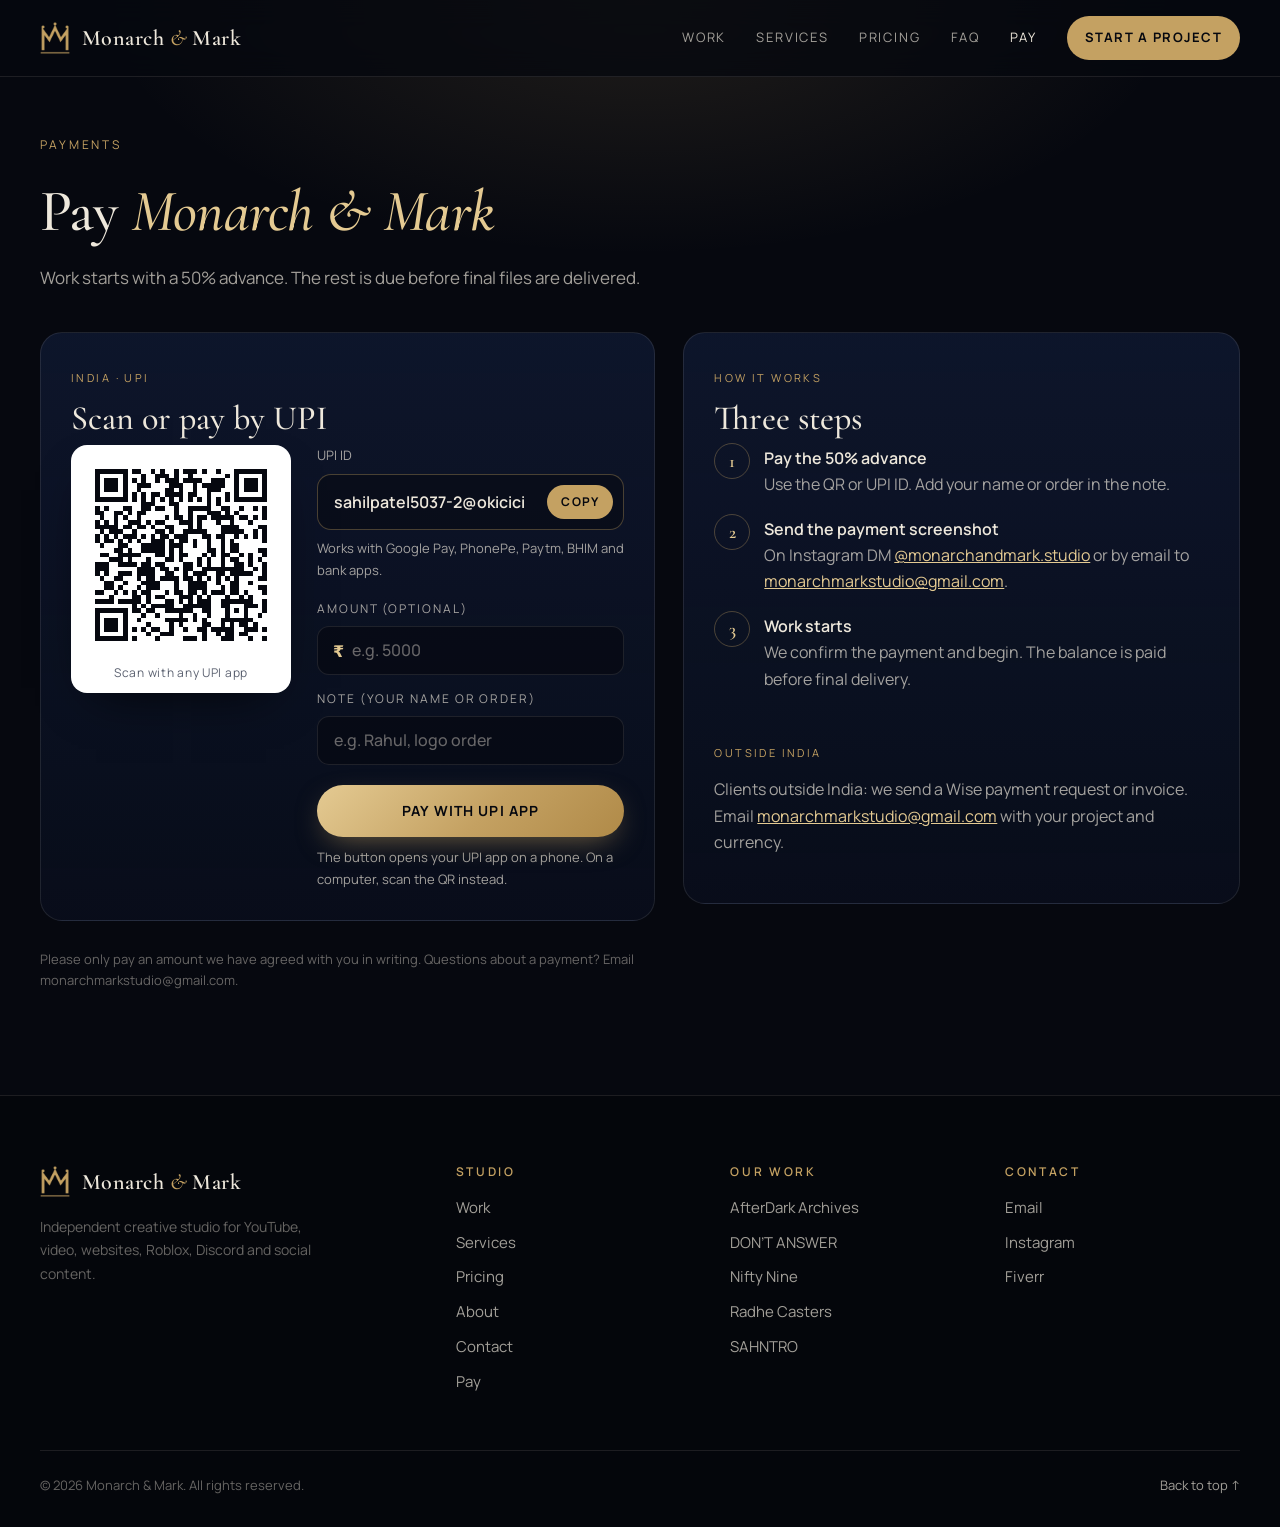
==== commit 287a02b0: "Pay page: show 'How it works' steps as a full-width vertical list (fix squished columns on desktop)" ====
--- a/pay/index.html
+++ b/pay/index.html
@@ -46,8 +46,9 @@
 .amt{position:relative}.amt b{position:absolute;left:16px;top:50%;transform:translateY(-50%);color:var(--gold-2);font-weight:600}
 .amt input{padding-left:34px}
 .pay-btn{width:100%;margin-top:6px}
-.steps{list-style:none;margin:0;padding:0;counter-reset:s}
-.steps li{counter-increment:s;position:relative;padding:0 0 18px 50px;color:var(--muted)}
+.pay-card .steps{list-style:none;margin:0;padding:0;counter-reset:s;display:block;grid-template-columns:none;gap:0}
+.pay-card .steps::before{content:none;display:none}
+.pay-card .steps li{counter-increment:s;position:relative;display:block;width:auto;min-width:0;padding:0 0 18px 50px;color:var(--muted)}
 .steps li::before{content:counter(s);position:absolute;left:0;top:-2px;width:34px;height:34px;border-radius:50%;border:1px solid var(--hair);display:grid;place-items:center;font:600 18px/1 var(--serif);color:var(--gold-2)}
 .steps li strong{color:var(--text);display:block;font-weight:600}
 .steps a{color:var(--gold-2)}
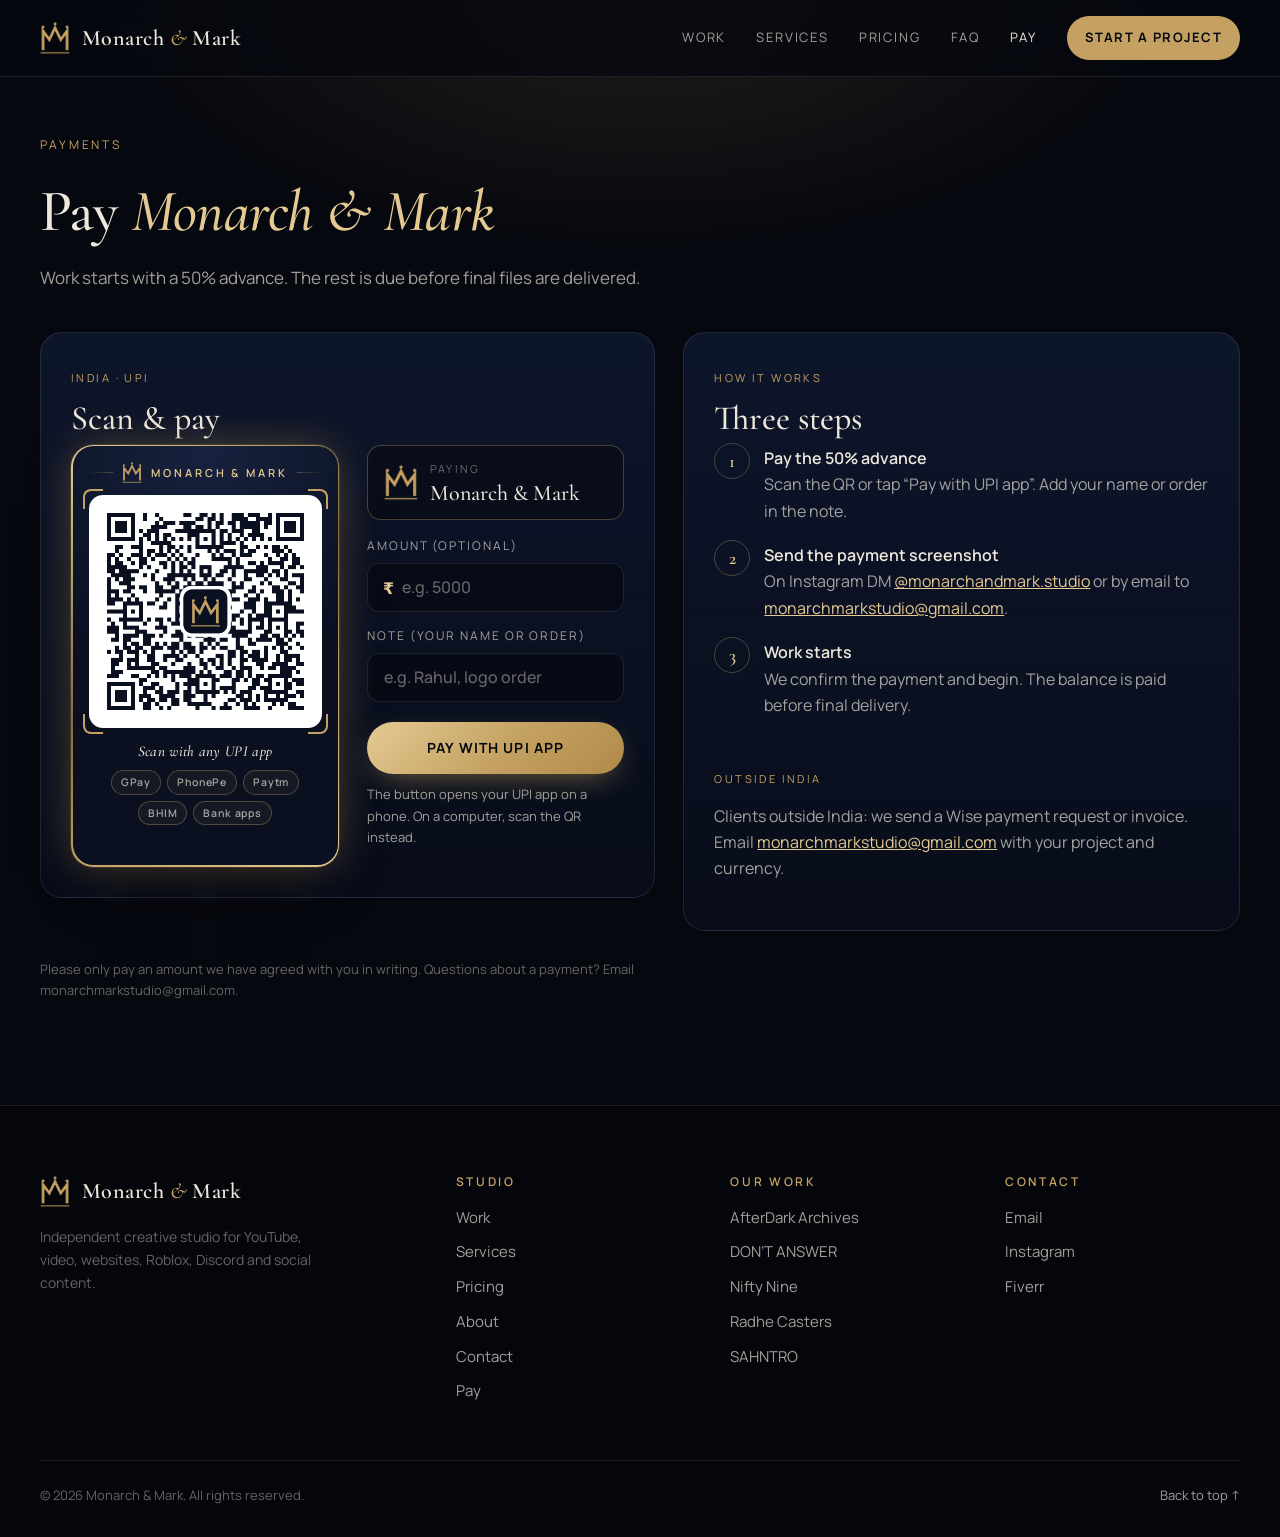
==== commit 3325a8fe: "Pay page v2: hide UPI ID text, branded Monarch & Mark QR card (crown centre, gold frame), UPI app ch" ====
--- a/pay/index.html
+++ b/pay/index.html
@@ -4,7 +4,7 @@
 <meta charset="utf-8">
 <meta name="viewport" content="width=device-width, initial-scale=1, viewport-fit=cover">
 <title>Pay | Monarch &amp; Mark</title>
-<meta name="description" content="Pay Monarch &amp; Mark: UPI QR and UPI ID for clients in India, Wise invoice for clients outside India.">
+<meta name="description" content="Pay Monarch &amp; Mark: UPI QR for clients in India, Wise invoice for clients outside India.">
 <meta name="theme-color" content="#070A12">
 <meta name="robots" content="noindex">
 <meta property="og:type" content="website">
@@ -28,16 +28,30 @@
 .pay-card h2{font:500 34px/1.05 var(--serif);margin-bottom:8px}
 .pay-card .tag{display:inline-block;font-size:11px;letter-spacing:.22em;text-transform:uppercase;color:var(--gold);margin-bottom:14px}
 .pay-card p{color:var(--muted);margin:0 0 18px}
-.upi-top{display:flex;gap:26px;align-items:flex-start}
-.qr{flex:none;width:220px;background:#fff;border-radius:16px;padding:10px;box-shadow:0 20px 50px -25px rgba(0,0,0,.9)}
-.qr img{width:100%;height:auto;image-rendering:pixelated}
-.qr-cap{font-size:12px;color:#5b6170;text-align:center;margin-top:8px;letter-spacing:.06em}
+.upi-top{display:flex;gap:28px;align-items:flex-start}
+.qr-frame{flex:none;width:268px;position:relative;border-radius:22px;padding:1.5px;background:linear-gradient(145deg,var(--gold-2),var(--gold-deep) 45%,var(--gold) 70%,var(--gold-2));box-shadow:0 0 0 1px rgba(196,161,98,.15),0 0 46px -6px rgba(196,161,98,.45),0 30px 60px -30px rgba(0,0,0,.95);animation:qrglow 4.5s ease-in-out infinite}
+@keyframes qrglow{0%,100%{box-shadow:0 0 0 1px rgba(196,161,98,.15),0 0 38px -8px rgba(196,161,98,.35),0 30px 60px -30px rgba(0,0,0,.95)}50%{box-shadow:0 0 0 1px rgba(196,161,98,.25),0 0 58px -4px rgba(228,202,146,.55),0 30px 60px -30px rgba(0,0,0,.95)}}
+@media (prefers-reduced-motion:reduce){.qr-frame{animation:none}}
+.qr-in{border-radius:20.5px;background:radial-gradient(120% 80% at 50% 0%,#17223f,#0A1020 70%);padding:16px 16px 14px;text-align:center}
+.qr-brand{display:flex;align-items:center;justify-content:center;gap:9px;margin:0 0 12px;font:600 11px/1 var(--sans);letter-spacing:.26em;text-transform:uppercase;color:var(--gold-2)}
+.qr-brand img{width:20px;height:auto}
+.qr-brand i{flex:1;height:1px;background:linear-gradient(90deg,transparent,var(--hair));font-style:normal}
+.qr-brand i:last-child{background:linear-gradient(90deg,var(--hair),transparent)}
+.qr{position:relative;background:#fff;border-radius:14px;padding:10px;line-height:0}
+.qr img{width:100%;height:auto;display:block}
+.qr::before,.qr::after,.qr i::before,.qr i::after{content:"";position:absolute;width:18px;height:18px;border:2px solid var(--gold);pointer-events:none}
+.qr::before{top:-6px;left:-6px;border-right:0;border-bottom:0;border-radius:8px 0 0 0}
+.qr::after{top:-6px;right:-6px;border-left:0;border-bottom:0;border-radius:0 8px 0 0}
+.qr i::before{bottom:-6px;left:-6px;border-right:0;border-top:0;border-radius:0 0 0 8px}
+.qr i::after{bottom:-6px;right:-6px;border-left:0;border-top:0;border-radius:0 0 8px 0}
+.qr-cap{font:500 15px/1.2 var(--serif);font-style:italic;color:var(--text);margin:14px 0 10px;letter-spacing:.02em}
+.chips{display:flex;flex-wrap:wrap;justify-content:center;gap:6px}
+.chips span{font:600 10.5px/1 var(--sans);letter-spacing:.08em;color:var(--muted);border:1px solid var(--hair);border-radius:999px;padding:6px 9px;background:rgba(196,161,98,.06)}
 .upi-side{flex:1;min-width:0}
-.idbox{display:flex;align-items:center;gap:10px;border:1px solid var(--hair);border-radius:14px;padding:10px 10px 10px 16px;background:rgba(6,8,15,.5);margin-bottom:8px}
-.idbox code{flex:1;min-width:0;font:600 16px/1.3 var(--sans);color:var(--text);word-break:break-all}
-.copy{flex:none;border:0;cursor:pointer;background:var(--gold);color:var(--ink);font:700 12px/1 var(--sans);letter-spacing:.1em;text-transform:uppercase;padding:11px 14px;border-radius:999px}
-.copy:hover{background:var(--gold-2)}
-.copy.ok{background:#7FB98A}
+.payee{border:1px solid var(--hair);border-radius:14px;padding:14px 16px;background:rgba(6,8,15,.5);margin:0 0 16px;display:flex;align-items:center;gap:12px}
+.payee img{width:34px;height:auto;flex:none}
+.payee small{display:block;font-size:11px;letter-spacing:.2em;text-transform:uppercase;color:var(--faint);margin-bottom:3px}
+.payee b{display:block;font:500 22px/1.1 var(--serif);color:var(--text)}
 .small{font-size:13px;color:var(--faint);margin:0 0 18px}
 .field{display:block;margin:0 0 14px}
 .field span{display:block;font-size:12px;letter-spacing:.16em;text-transform:uppercase;color:var(--muted);margin-bottom:7px}
@@ -57,11 +71,12 @@
 .pay-note{margin-top:28px;font-size:13px;color:var(--faint);max-width:760px}
 .nav-links a.on{color:var(--text)}
 @media (max-width:980px){.pay-grid{grid-template-columns:1fr}}
+@media (min-width:981px) and (max-width:1180px){.upi-top{flex-direction:column;align-items:center}.upi-side{width:100%}}
 @media (max-width:640px){
   .pay{padding:100px 0 70px}
   .pay-card{padding:22px}
   .upi-top{flex-direction:column;align-items:center;gap:18px}
-  .qr{width:min(250px,80vw)}
+  .qr-frame{width:min(290px,84vw)}
   .upi-side{width:100%}
 }
 </style>
@@ -99,16 +114,18 @@
     <div class="pay-grid">
       <div class="pay-card" id="upi">
         <span class="tag">India &middot; UPI</span>
-        <h2>Scan or pay by UPI</h2>
+        <h2>Scan &amp; pay</h2>
         <div class="upi-top">
-          <div class="qr">
-            <img src="/pay/upi-qr.png" alt="UPI QR code for sahilpatel5037-2@okicici" width="516" height="516">
-            <div class="qr-cap">Scan with any UPI app</div>
+          <div class="qr-frame">
+            <div class="qr-in">
+              <div class="qr-brand"><i></i><img src="/assets/monarch-mark.png" alt="" width="320" height="335">Monarch &amp; Mark<i></i></div>
+              <div class="qr"><i></i><img src="/pay/upi-qr-v2.png" alt="Monarch &amp; Mark UPI payment QR code" width="848" height="848"></div>
+              <div class="qr-cap">Scan with any UPI app</div>
+              <div class="chips" aria-label="Works with"><span>GPay</span><span>PhonePe</span><span>Paytm</span><span>BHIM</span><span>Bank apps</span></div>
+            </div>
           </div>
           <div class="upi-side">
-            <p class="small" style="margin:0 0 8px">UPI ID</p>
-            <div class="idbox"><code id="upi-id">sahilpatel5037-2@okicici</code><button class="copy" type="button" id="copy-upi" data-copy="sahilpatel5037-2@okicici">Copy</button></div>
-            <p class="small">Works with Google Pay, PhonePe, Paytm, BHIM and bank apps.</p>
+            <div class="payee"><img src="/assets/monarch-mark.png" alt="" width="320" height="335"><div><small>Paying</small><b>Monarch &amp; Mark</b></div></div>
             <label class="field"><span>Amount (optional)</span><div class="amt"><b>&#8377;</b><input id="amt" type="text" inputmode="decimal" placeholder="e.g. 5000" autocomplete="off"></div></label>
             <label class="field"><span>Note (your name or order)</span><input id="note" type="text" maxlength="60" placeholder="e.g. Rahul, logo order" autocomplete="off"></label>
             <a class="btn btn-gold pay-btn" id="upi-link" href="upi://pay?pa=sahilpatel5037-2@okicici&amp;pn=Monarch%20%26%20Mark&amp;cu=INR">Pay with UPI app</a>
@@ -121,7 +138,7 @@
         <span class="tag">How it works</span>
         <h2>Three steps</h2>
         <ol class="steps">
-          <li><strong>Pay the 50% advance</strong>Use the QR or UPI ID. Add your name or order in the note.</li>
+          <li><strong>Pay the 50% advance</strong>Scan the QR or tap &ldquo;Pay with UPI app&rdquo;. Add your name or order in the note.</li>
           <li><strong>Send the payment screenshot</strong>On Instagram DM <a href="https://www.instagram.com/monarchandmark.studio/" target="_blank" rel="noopener">@monarchandmark.studio</a> or by email to <a href="mailto:monarchmarkstudio@gmail.com?subject=Payment%20screenshot%20%E2%80%94%20Monarch%20%26%20Mark">monarchmarkstudio@gmail.com</a>.</li>
           <li><strong>Work starts</strong>We confirm the payment and begin. The balance is paid before final delivery.</li>
         </ol>
@@ -167,7 +184,7 @@
   function setOpen(o){d.body.classList.toggle("nav-open",o);t.setAttribute("aria-expanded",o?"true":"false");t.setAttribute("aria-label",o?"Close menu":"Open menu");}
   if(t)t.addEventListener("click",function(){setOpen(!d.body.classList.contains("nav-open"));});
   if(links)links.addEventListener("click",function(e){if(e.target.tagName==="A")setOpen(false);});
-  var PA="sahilpatel5037-2@okicici",PN="Monarch%20%26%20Mark";
+  var PA=["sahilpatel5037","-2","@okicici"].join(""),PN="Monarch%20%26%20Mark";
   var amt=d.getElementById("amt"),note=d.getElementById("note"),link=d.getElementById("upi-link");
   function build(){
     var u="upi://pay?pa="+PA+"&pn="+PN+"&cu=INR";
@@ -178,12 +195,6 @@
     link.textContent=(a&&parseFloat(a)>0)?"Pay \u20B9"+Number(a).toLocaleString("en-IN")+" with UPI app":"Pay with UPI app";
   }
   amt.addEventListener("input",build);note.addEventListener("input",build);build();
-  function copyText(txt,btn){
-    function ok(){btn.textContent="Copied";btn.classList.add("ok");setTimeout(function(){btn.textContent="Copy";btn.classList.remove("ok");},1800);}
-    if(navigator.clipboard&&navigator.clipboard.writeText){navigator.clipboard.writeText(txt).then(ok,function(){fallback();});}else fallback();
-    function fallback(){var ta=d.createElement("textarea");ta.value=txt;ta.setAttribute("readonly","");ta.style.position="fixed";ta.style.opacity="0";d.body.appendChild(ta);ta.select();try{d.execCommand("copy");ok();}catch(e){}d.body.removeChild(ta);}
-  }
-  var c=d.getElementById("copy-upi");c.addEventListener("click",function(){copyText(c.getAttribute("data-copy"),c);});
 })();
 </script>
 </body>
